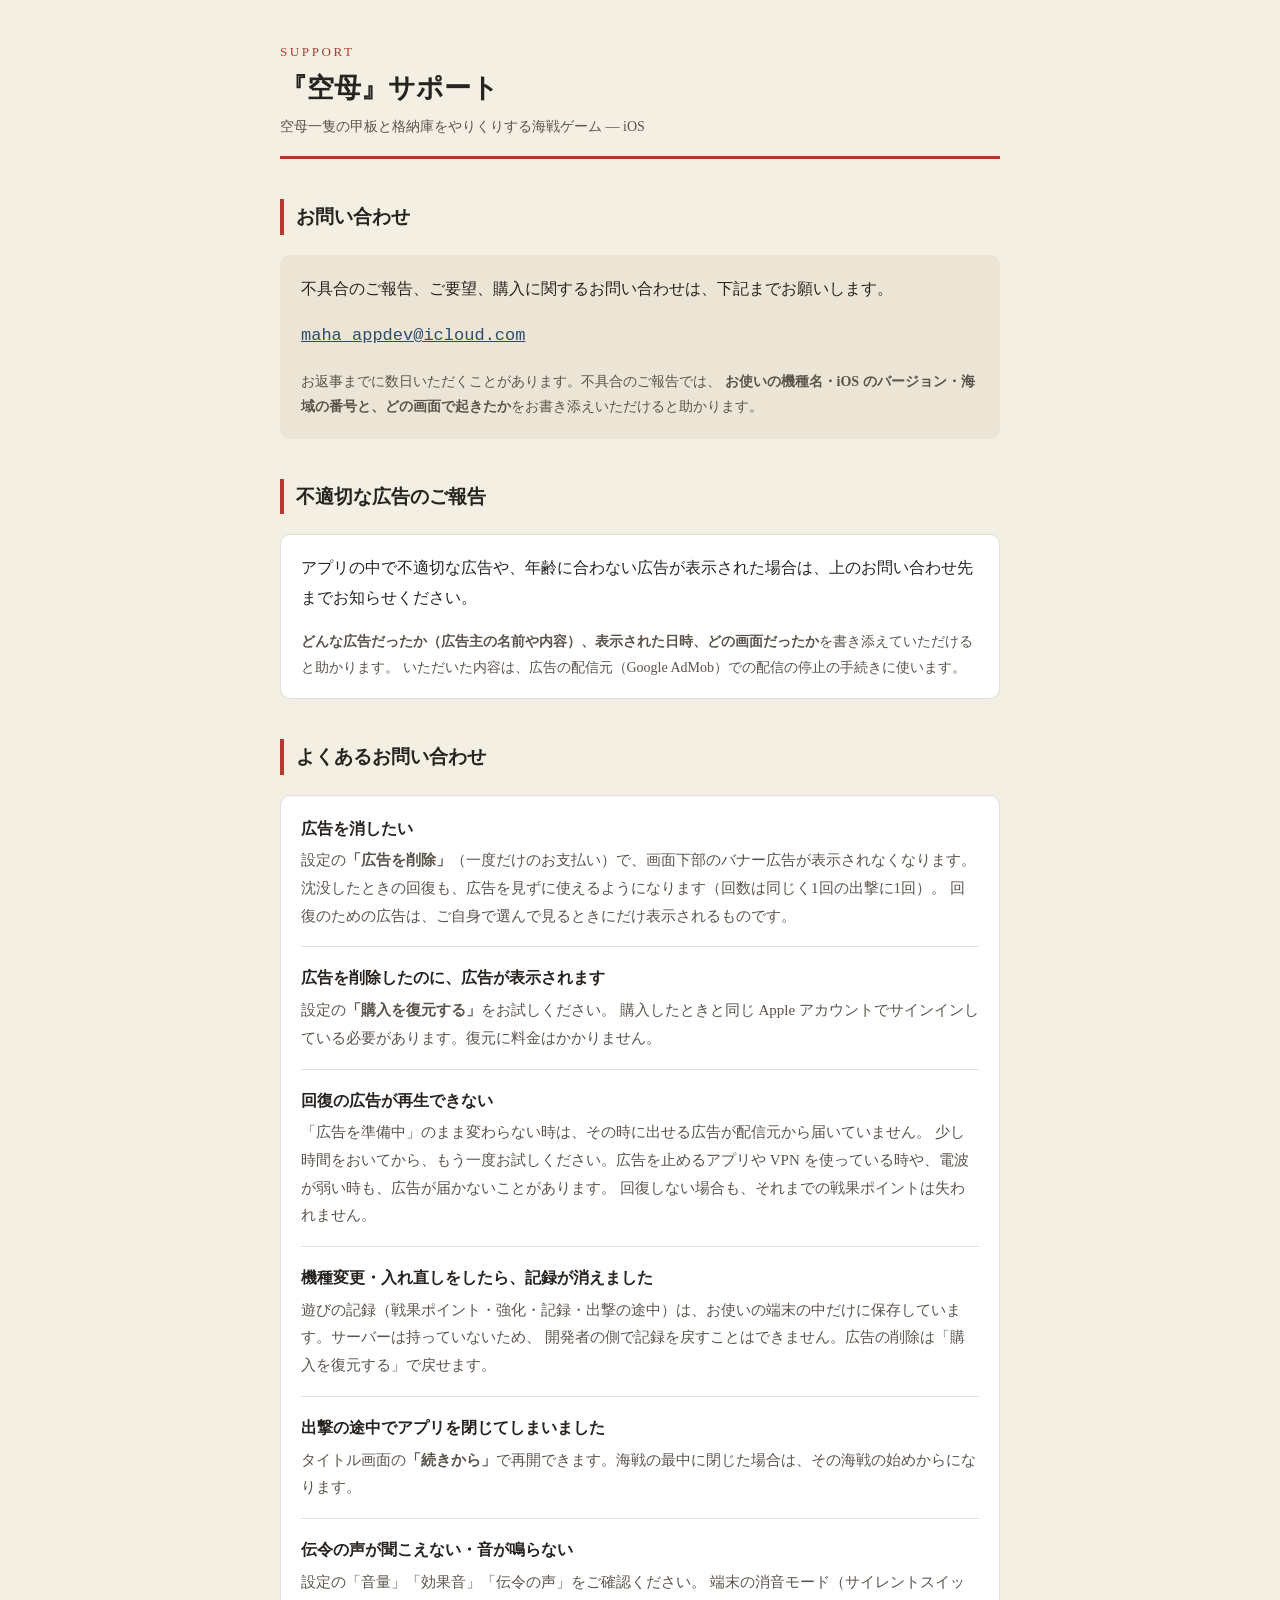
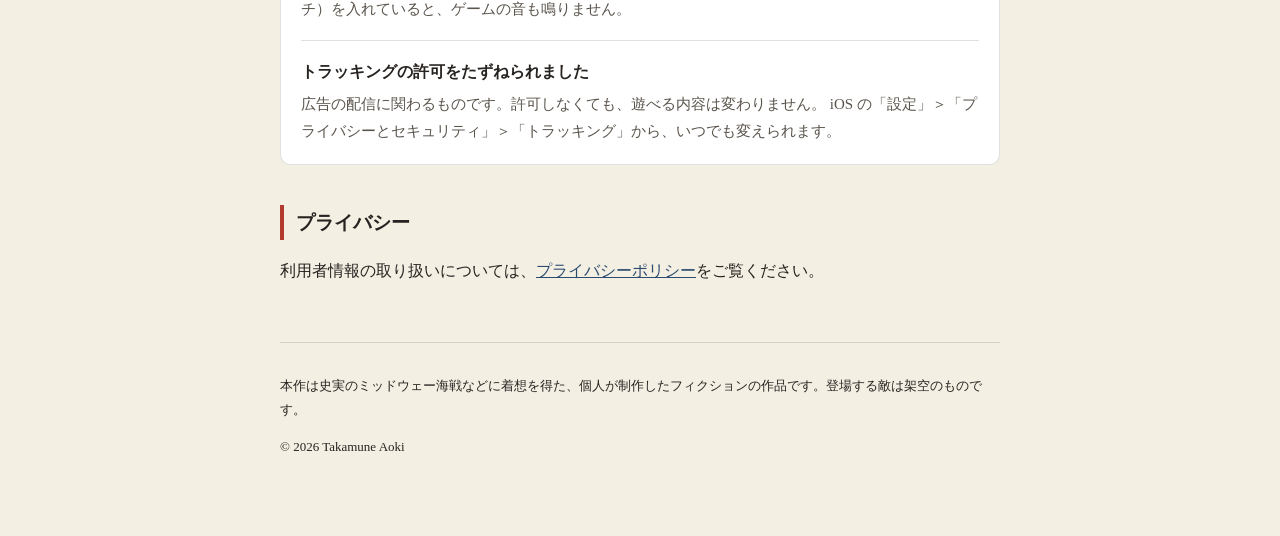
==== kuubo/index.html @ e9cb9863 "空母のサポートとプライバシーポリシーの下書き（公開前。オーナーの確認待ち。題名は仮題） Co-Authored-By: Claude Opus 5.5 <noreply@anthropic.com> " ====
<!doctype html>
<html lang="ja">
<head>
<meta charset="utf-8">
<meta name="viewport" content="width=device-width, initial-scale=1">
<!-- 下書き（公開前。オーナーの確認待ち）。題名は未定のため『空母』（仮題）で書いている。決まったら差し替える -->
<title>空母 サポート</title>
<meta name="description" content="iOS アプリ『空母』のサポート窓口。">
<link rel="stylesheet" href="../style.css">
</head>
<body>
<div class="wrap">

<header>
  <p class="kicker">SUPPORT</p>
  <h1>『空母』サポート</h1>
  <p>空母一隻の甲板と格納庫をやりくりする海戦ゲーム — iOS</p>
</header>

<h2>お問い合わせ</h2>

<div class="card contact">
  <p>不具合のご報告、ご要望、購入に関するお問い合わせは、下記までお願いします。</p>
  <p class="addr"><a href="mailto:maha_appdev@icloud.com">maha_appdev@icloud.com</a></p>
  <p class="soft">お返事までに数日いただくことがあります。不具合のご報告では、
  <strong>お使いの機種名・iOS のバージョン・海域の番号と、どの画面で起きたか</strong>をお書き添えいただけると助かります。</p>
</div>

<h2 id="report-ad">不適切な広告のご報告</h2>

<div class="card">
  <p>アプリの中で不適切な広告や、年齢に合わない広告が表示された場合は、上のお問い合わせ先までお知らせください。</p>
  <p class="soft"><strong>どんな広告だったか（広告主の名前や内容）、表示された日時、どの画面だったか</strong>を書き添えていただけると助かります。
  いただいた内容は、広告の配信元（Google AdMob）での配信の停止の手続きに使います。</p>
</div>

<h2 id="faq">よくあるお問い合わせ</h2>

<div class="card">
  <div class="qa">
    <p class="q">広告を消したい</p>
    <p class="a">設定の<strong>「広告を削除」</strong>（一度だけのお支払い）で、画面下部のバナー広告が表示されなくなります。
    沈没したときの回復も、広告を見ずに使えるようになります（回数は同じく1回の出撃に1回）。
    回復のための広告は、ご自身で選んで見るときにだけ表示されるものです。</p>
  </div>
  <div class="qa">
    <p class="q">広告を削除したのに、広告が表示されます</p>
    <p class="a">設定の<strong>「購入を復元する」</strong>をお試しください。
    購入したときと同じ Apple アカウントでサインインしている必要があります。復元に料金はかかりません。</p>
  </div>
  <div class="qa">
    <p class="q">回復の広告が再生できない</p>
    <p class="a">「広告を準備中」のまま変わらない時は、その時に出せる広告が配信元から届いていません。
    少し時間をおいてから、もう一度お試しください。広告を止めるアプリや VPN を使っている時や、電波が弱い時も、広告が届かないことがあります。
    回復しない場合も、それまでの戦果ポイントは失われません。</p>
  </div>
  <div class="qa">
    <p class="q">機種変更・入れ直しをしたら、記録が消えました</p>
    <p class="a">遊びの記録（戦果ポイント・強化・記録・出撃の途中）は、お使いの端末の中だけに保存しています。サーバーは持っていないため、
    開発者の側で記録を戻すことはできません。広告の削除は「購入を復元する」で戻せます。</p>
  </div>
  <div class="qa">
    <p class="q">出撃の途中でアプリを閉じてしまいました</p>
    <p class="a">タイトル画面の<strong>「続きから」</strong>で再開できます。海戦の最中に閉じた場合は、その海戦の始めからになります。</p>
  </div>
  <div class="qa">
    <p class="q">伝令の声が聞こえない・音が鳴らない</p>
    <p class="a">設定の「音量」「効果音」「伝令の声」をご確認ください。
    端末の消音モード（サイレントスイッチ）を入れていると、ゲームの音も鳴りません。</p>
  </div>
  <div class="qa">
    <p class="q">トラッキングの許可をたずねられました</p>
    <p class="a">広告の配信に関わるものです。許可しなくても、遊べる内容は変わりません。
    iOS の「設定」＞「プライバシーとセキュリティ」＞「トラッキング」から、いつでも変えられます。</p>
  </div>
</div>

<h2>プライバシー</h2>
<p>利用者情報の取り扱いについては、<a href="privacy.html">プライバシーポリシー</a>をご覧ください。</p>

<footer>
  <p>本作は史実のミッドウェー海戦などに着想を得た、個人が制作したフィクションの作品です。登場する敵は架空のものです。</p>
  <p>© 2026 Takamune Aoki</p>
</footer>

</div>
</body>
</html>
---- style.css ----
/* 誠士録 サポート・プライバシーポリシー共通様式。
   アプリ本体(Seishiroku/Support/Theme.swift)の色に合わせてある。 */
:root {
  --washi: #F4EFE3;
  --washi-deep: #ECE5D5;
  --sumi: #272320;
  --sumi-soft: #5A544C;
  --shu: #B23A2F;
  --ai: #2B4B6F;
  --line: rgba(39, 35, 30, 0.14);
}
* { box-sizing: border-box; }
html { -webkit-text-size-adjust: 100%; }
body {
  margin: 0; padding: 0 20px 64px;
  background: var(--washi); color: var(--sumi);
  font-family: 'Hiragino Mincho ProN', 'Yu Mincho', serif;
  line-height: 1.85; font-size: 16px;
}
.wrap { max-width: 720px; margin: 0 auto; }

header { border-bottom: 3px solid var(--shu); padding: 40px 0 16px; margin-bottom: 28px; }
header .kicker { font-size: 13px; letter-spacing: 0.2em; color: var(--shu); margin: 0 0 6px; }
header h1 { margin: 0; font-size: 27px; line-height: 1.35; }
header p { margin: 8px 0 0; font-size: 14px; color: var(--sumi-soft); }

h2 {
  font-size: 19px; margin: 40px 0 12px; padding-left: 12px;
  border-left: 4px solid var(--shu);
}
h3 { font-size: 16px; margin: 26px 0 8px; }
p, li { color: var(--sumi); }
ul { padding-left: 1.3em; }
li { margin-bottom: 6px; }
a { color: var(--ai); }
.store { display: inline-block; margin-top: 8px; padding: 10px 18px; border-radius: 8px; background: var(--ai); color: #fff; text-decoration: none; font-weight: 700; }
.store:hover { opacity: .9; }
small, .soft { color: var(--sumi-soft); font-size: 14px; }

.card {
  background: #fff; border: 1px solid var(--line); border-radius: 10px;
  padding: 18px 20px; margin: 20px 0;
}
.card p:first-child { margin-top: 0; }
.card p:last-child { margin-bottom: 0; }

.contact { background: var(--washi-deep); border-color: transparent; }
.contact .addr {
  font-family: ui-monospace, 'SF Mono', Menlo, monospace;
  font-size: 17px; word-break: break-all;
}

.qa { border-top: 1px solid var(--line); padding-top: 16px; margin-top: 16px; }
.qa:first-of-type { border-top: 0; padding-top: 0; margin-top: 0; }
.qa .q { font-weight: 700; margin: 0 0 4px; }
.qa .a { margin: 0; color: var(--sumi-soft); font-size: 15px; }

nav.crumbs { margin: 32px 0 0; font-size: 14px; }
footer {
  margin-top: 56px; padding-top: 18px; border-top: 1px solid var(--line);
  font-size: 13px; color: var(--sumi-soft);
}

@media (prefers-color-scheme: dark) {
  :root {
    --washi: #1A1815; --washi-deep: #232019; --sumi: #EDE7DA;
    --sumi-soft: #A49C90; --line: rgba(237, 231, 218, 0.16);
  }
  .card { background: #232019; }
  a { color: #7FAFD4; }
}
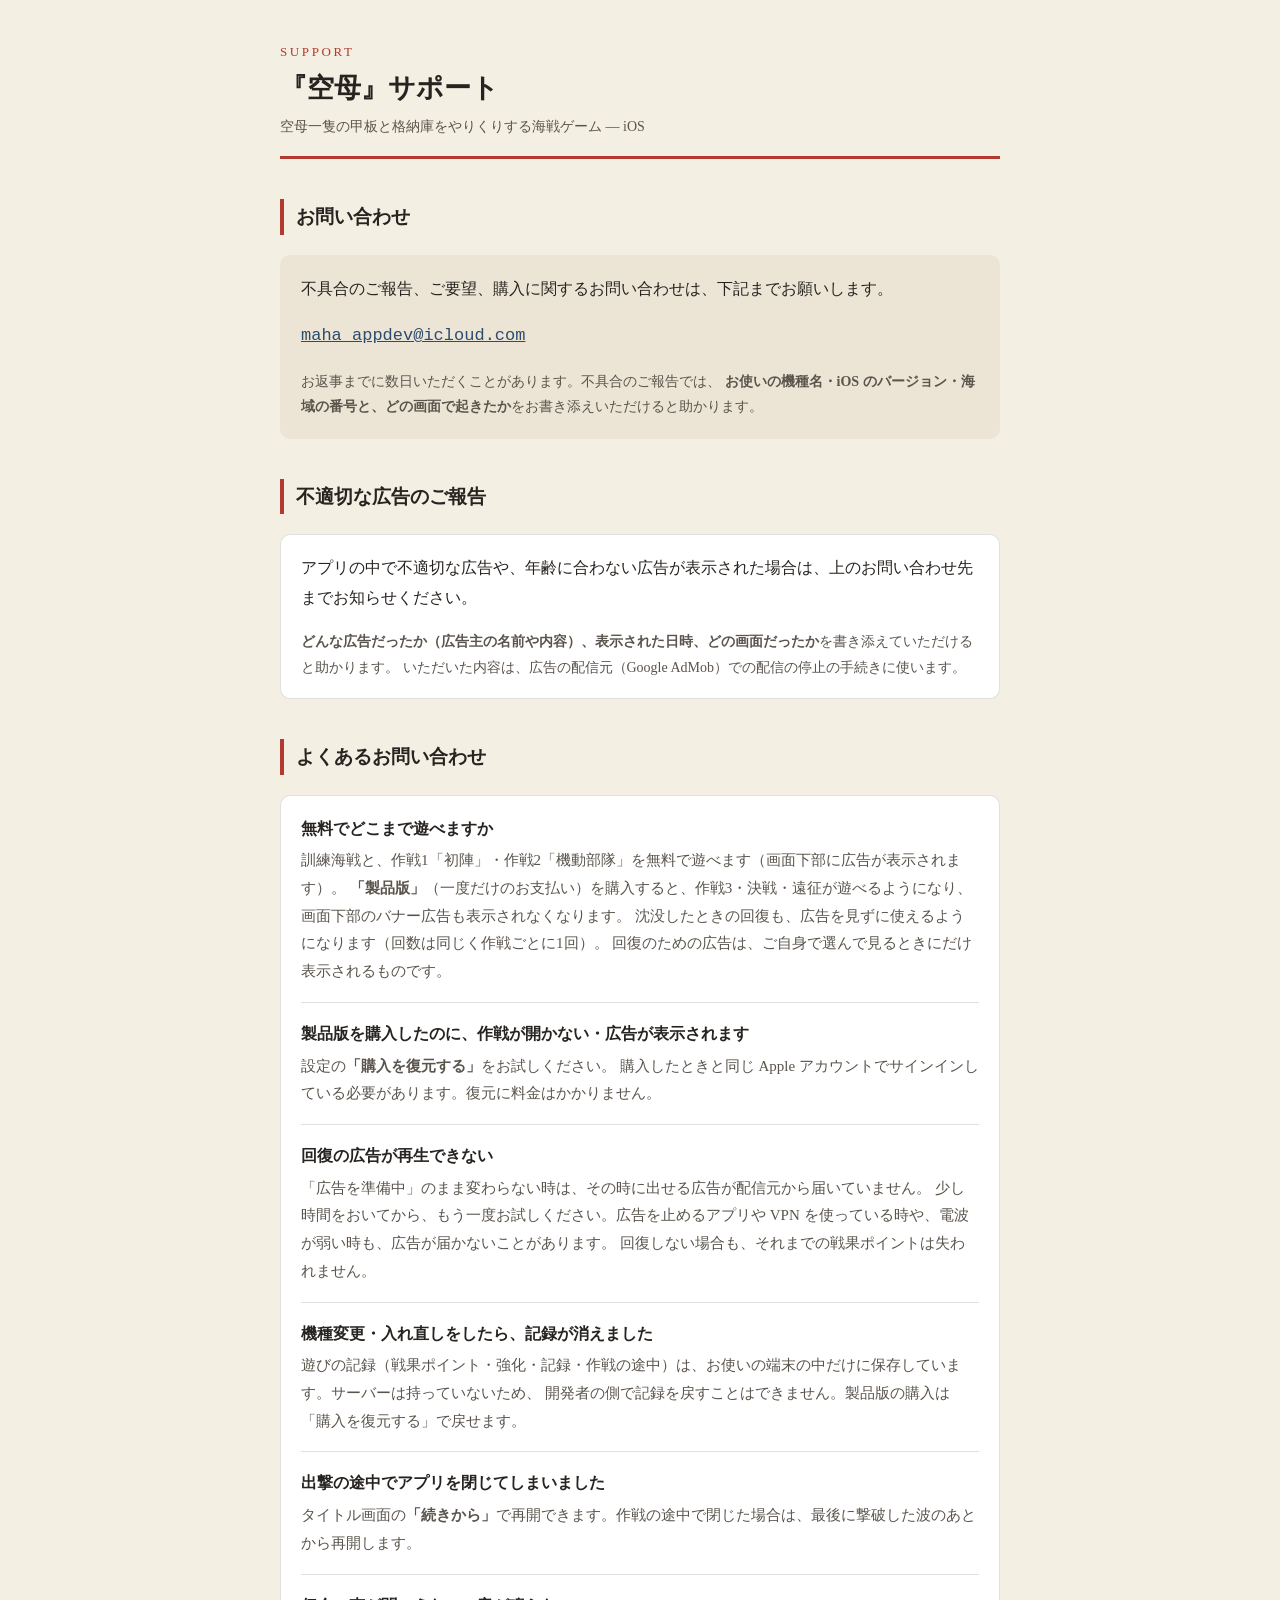
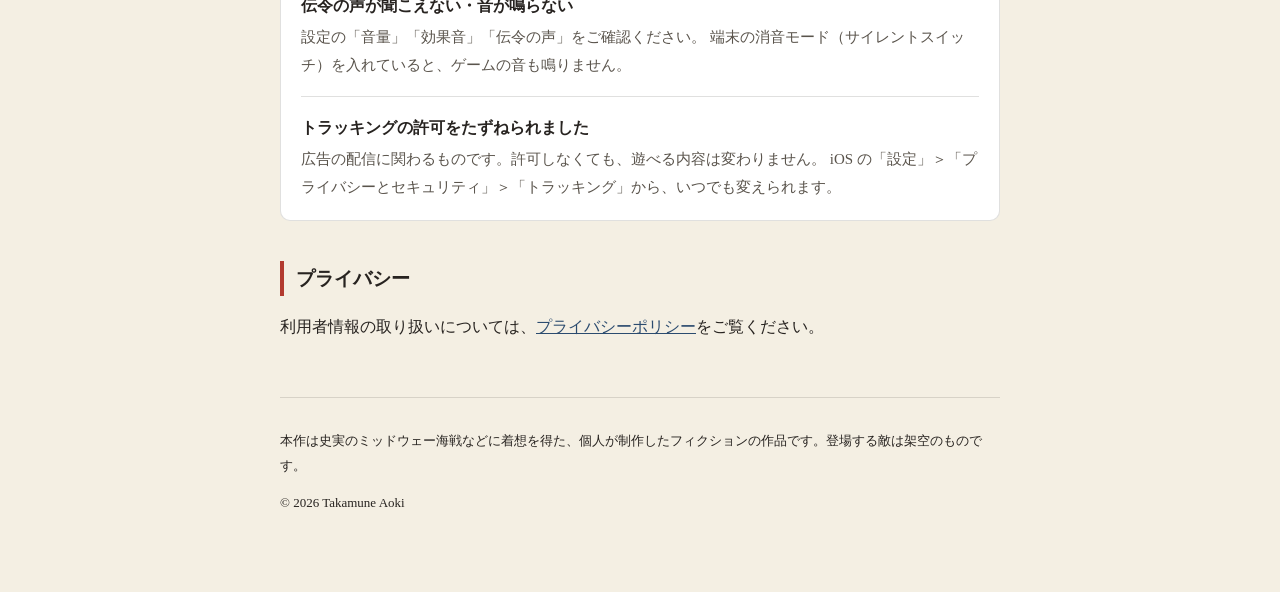
==== commit fd809f61: "空母のサポートとプライバシーポリシー：広告削除を製品版に（無料は作戦2まで） Co-Authored-By: Claude Opus 5.5 <noreply@anthropic.com> Claud" ====
--- a/kuubo/index.html
+++ b/kuubo/index.html
@@ -38,13 +38,14 @@
 
 <div class="card">
   <div class="qa">
-    <p class="q">広告を消したい</p>
-    <p class="a">設定の<strong>「広告を削除」</strong>（一度だけのお支払い）で、画面下部のバナー広告が表示されなくなります。
-    沈没したときの回復も、広告を見ずに使えるようになります（回数は同じく1回の出撃に1回）。
+    <p class="q">無料でどこまで遊べますか</p>
+    <p class="a">訓練海戦と、作戦1「初陣」・作戦2「機動部隊」を無料で遊べます（画面下部に広告が表示されます）。
+    <strong>「製品版」</strong>（一度だけのお支払い）を購入すると、作戦3・決戦・遠征が遊べるようになり、画面下部のバナー広告も表示されなくなります。
+    沈没したときの回復も、広告を見ずに使えるようになります（回数は同じく作戦ごとに1回）。
     回復のための広告は、ご自身で選んで見るときにだけ表示されるものです。</p>
   </div>
   <div class="qa">
-    <p class="q">広告を削除したのに、広告が表示されます</p>
+    <p class="q">製品版を購入したのに、作戦が開かない・広告が表示されます</p>
     <p class="a">設定の<strong>「購入を復元する」</strong>をお試しください。
     購入したときと同じ Apple アカウントでサインインしている必要があります。復元に料金はかかりません。</p>
   </div>
@@ -56,12 +57,12 @@
   </div>
   <div class="qa">
     <p class="q">機種変更・入れ直しをしたら、記録が消えました</p>
-    <p class="a">遊びの記録（戦果ポイント・強化・記録・出撃の途中）は、お使いの端末の中だけに保存しています。サーバーは持っていないため、
-    開発者の側で記録を戻すことはできません。広告の削除は「購入を復元する」で戻せます。</p>
+    <p class="a">遊びの記録（戦果ポイント・強化・記録・作戦の途中）は、お使いの端末の中だけに保存しています。サーバーは持っていないため、
+    開発者の側で記録を戻すことはできません。製品版の購入は「購入を復元する」で戻せます。</p>
   </div>
   <div class="qa">
     <p class="q">出撃の途中でアプリを閉じてしまいました</p>
-    <p class="a">タイトル画面の<strong>「続きから」</strong>で再開できます。海戦の最中に閉じた場合は、その海戦の始めからになります。</p>
+    <p class="a">タイトル画面の<strong>「続きから」</strong>で再開できます。作戦の途中で閉じた場合は、最後に撃破した波のあとから再開します。</p>
   </div>
   <div class="qa">
     <p class="q">伝令の声が聞こえない・音が鳴らない</p>
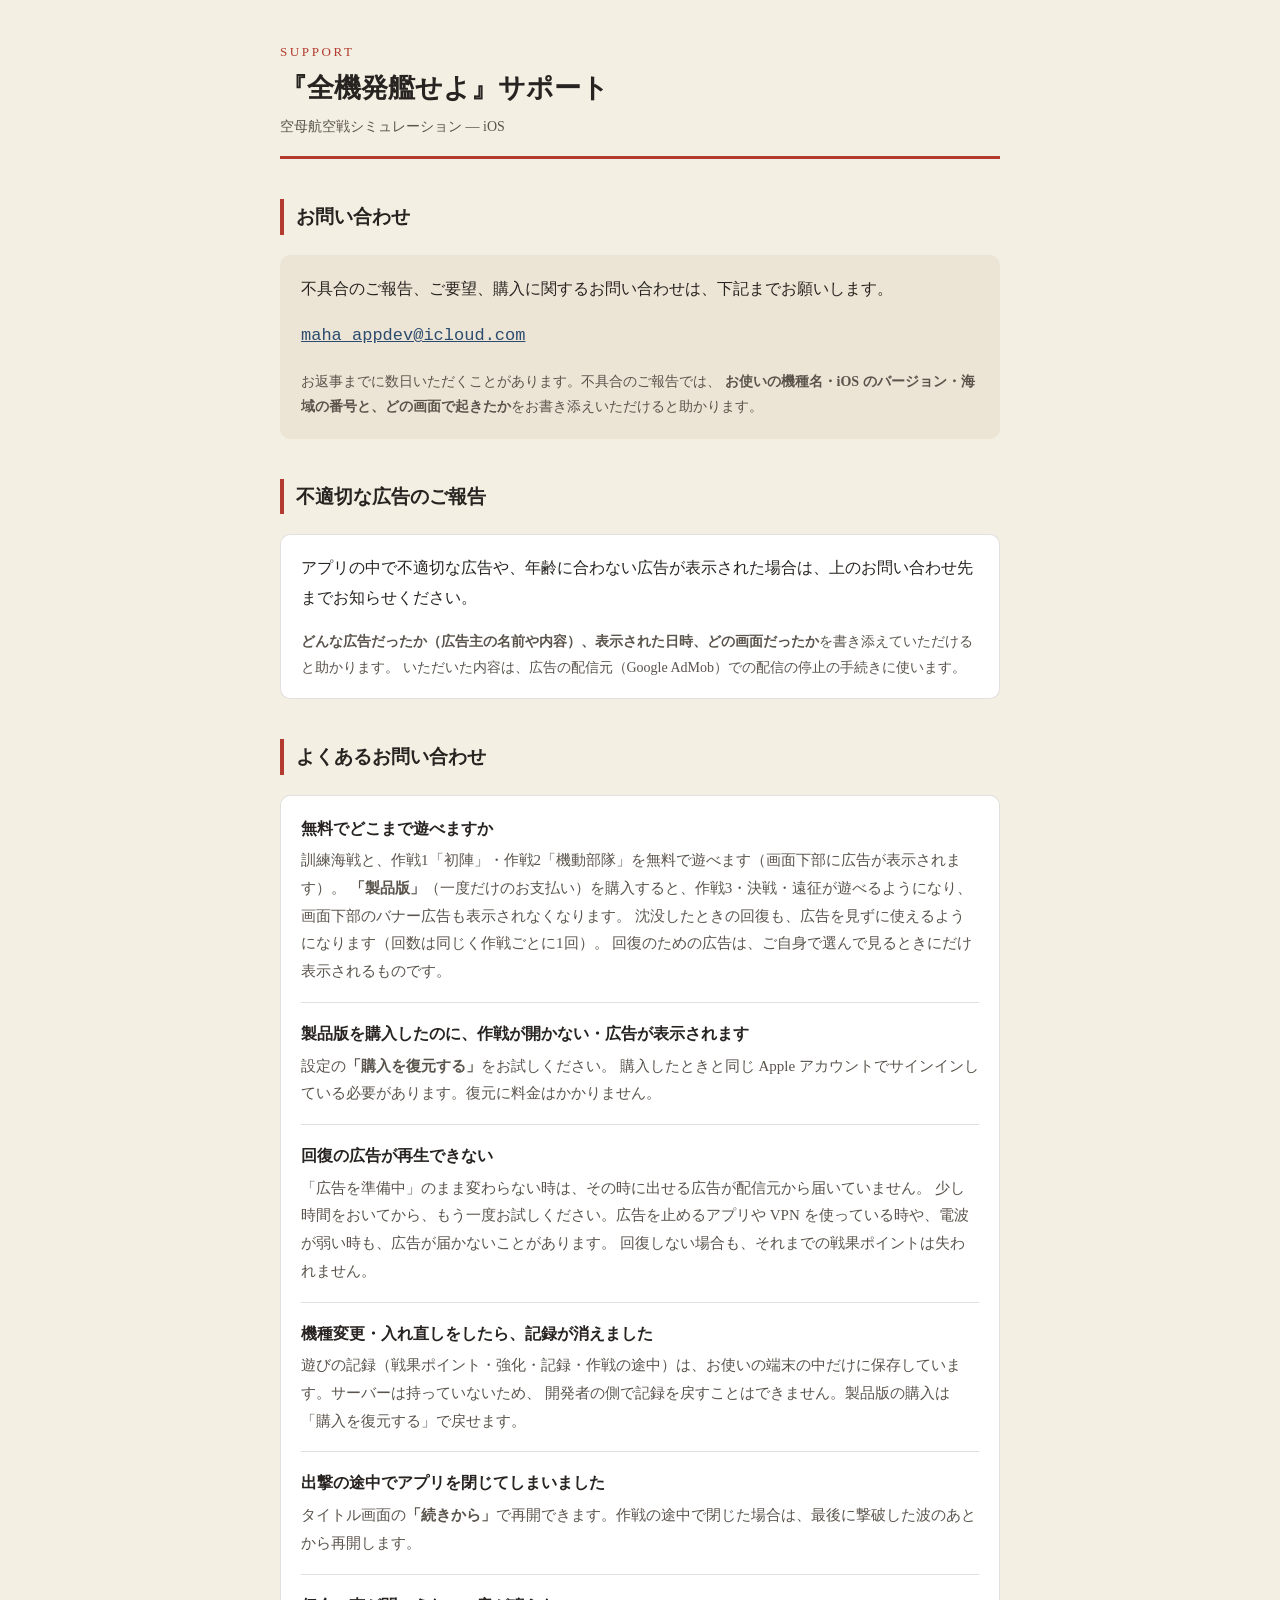
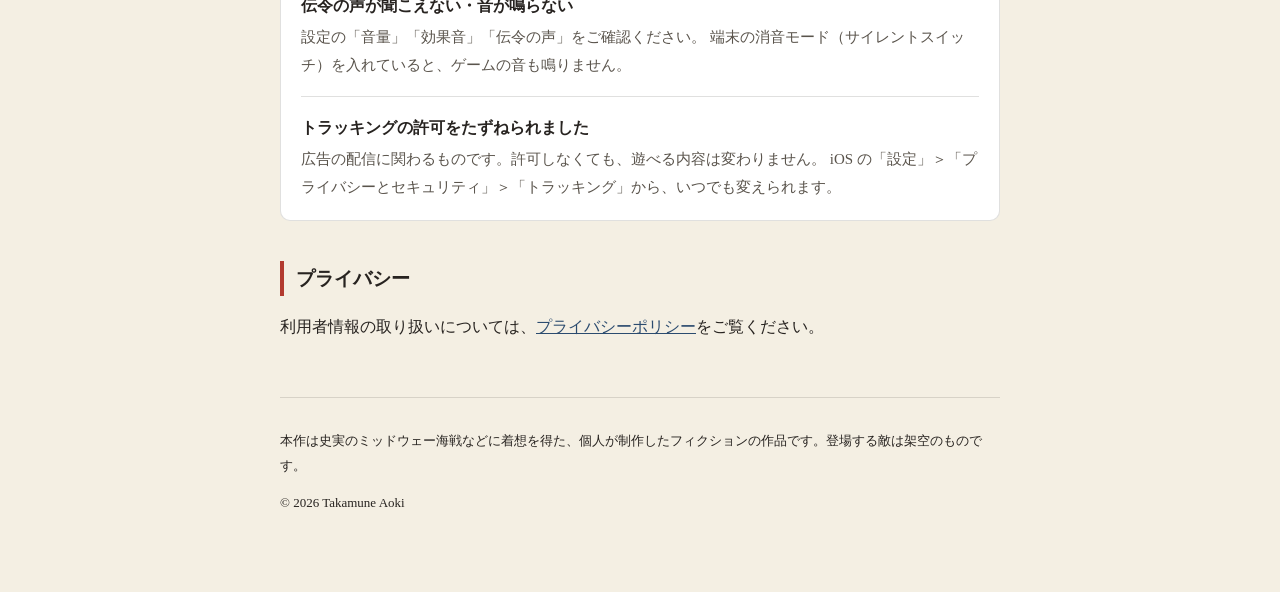
==== commit dcac5ea2: "全機発艦せよ：サポートとプライバシーポリシーの題名を差し替え（下書き） Co-Authored-By: Claude Opus 5.5 <noreply@anthropic.com> Claude-S" ====
--- a/kuubo/index.html
+++ b/kuubo/index.html
@@ -3,9 +3,9 @@
 <head>
 <meta charset="utf-8">
 <meta name="viewport" content="width=device-width, initial-scale=1">
-<!-- 下書き（公開前。オーナーの確認待ち）。題名は未定のため『空母』（仮題）で書いている。決まったら差し替える -->
-<title>空母 サポート</title>
-<meta name="description" content="iOS アプリ『空母』のサポート窓口。">
+<!-- 下書き（公開前。オーナーの確認待ち） -->
+<title>全機発艦せよ サポート</title>
+<meta name="description" content="iOS アプリ『全機発艦せよ』のサポート窓口。">
 <link rel="stylesheet" href="../style.css">
 </head>
 <body>
@@ -13,8 +13,8 @@
 
 <header>
   <p class="kicker">SUPPORT</p>
-  <h1>『空母』サポート</h1>
-  <p>空母一隻の甲板と格納庫をやりくりする海戦ゲーム — iOS</p>
+  <h1>『全機発艦せよ』サポート</h1>
+  <p>空母航空戦シミュレーション — iOS</p>
 </header>
 
 <h2>お問い合わせ</h2>
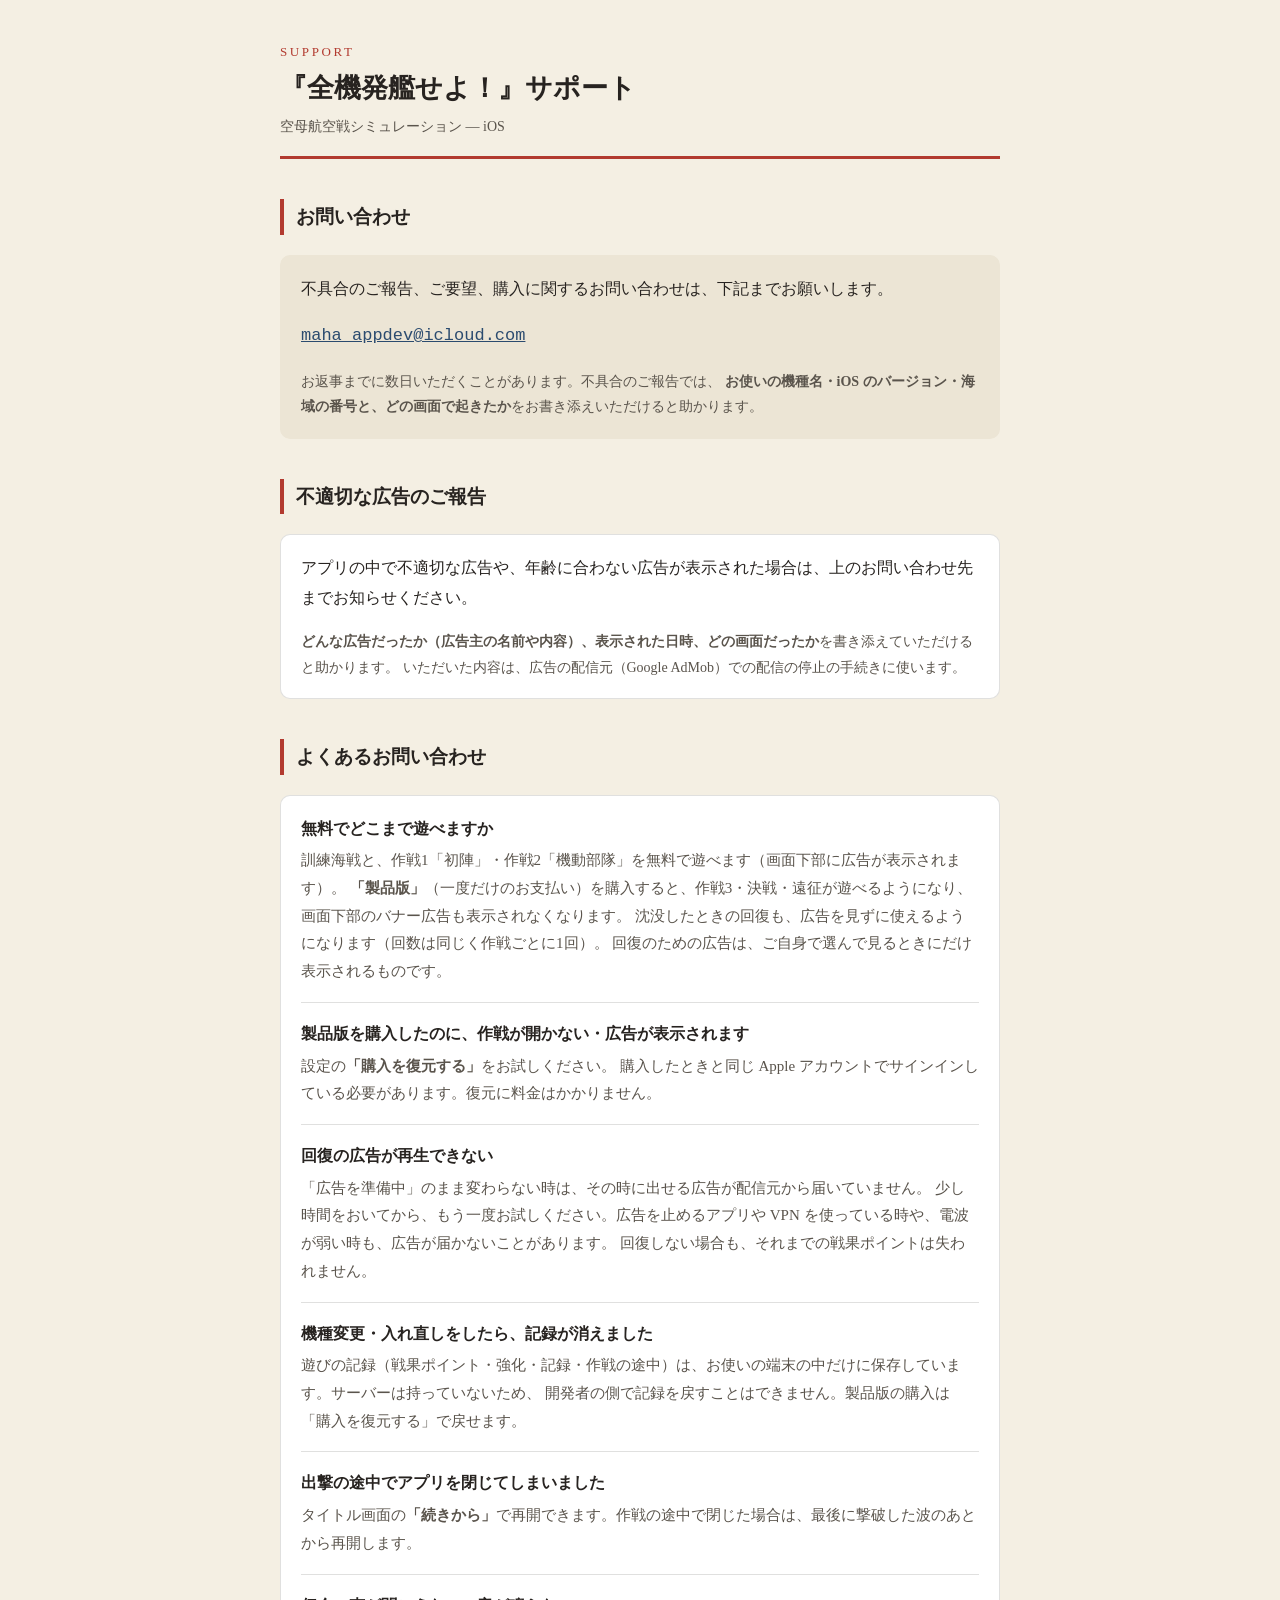
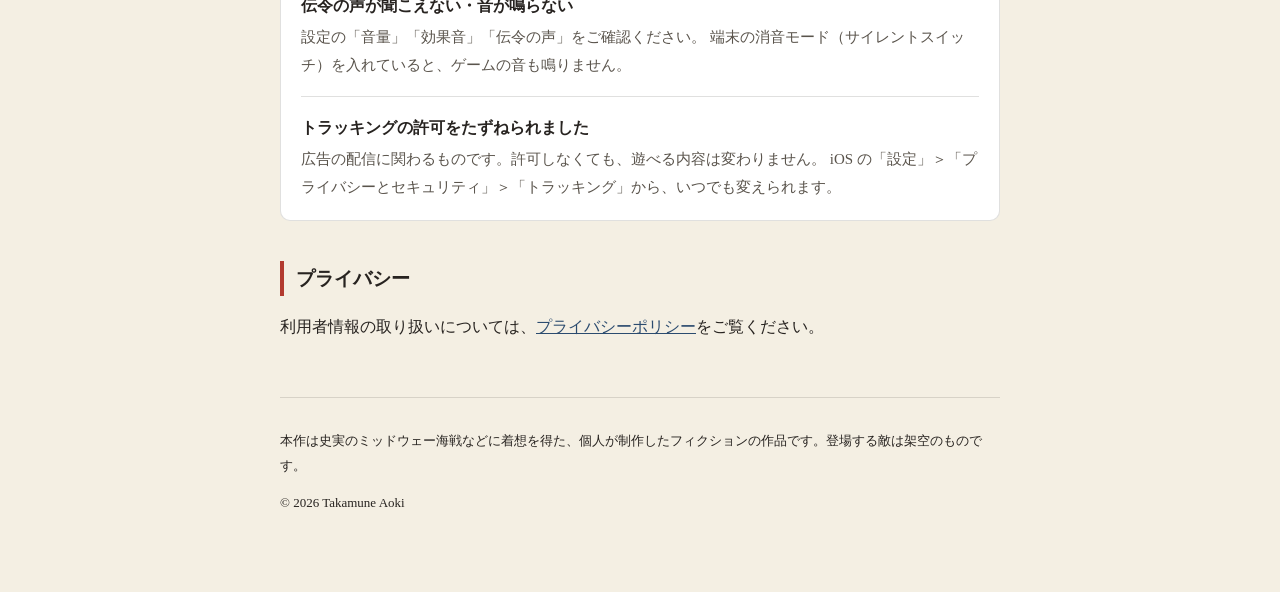
==== commit 982bf142: "全機発艦せよ！：題名に「！」 Co-Authored-By: Claude Opus 5.5 <noreply@anthropic.com> Claude-Session: https://claud" ====
--- a/kuubo/index.html
+++ b/kuubo/index.html
@@ -4,8 +4,8 @@
 <meta charset="utf-8">
 <meta name="viewport" content="width=device-width, initial-scale=1">
 <!-- 下書き（公開前。オーナーの確認待ち） -->
-<title>全機発艦せよ サポート</title>
-<meta name="description" content="iOS アプリ『全機発艦せよ』のサポート窓口。">
+<title>全機発艦せよ！ サポート</title>
+<meta name="description" content="iOS アプリ『全機発艦せよ！』のサポート窓口。">
 <link rel="stylesheet" href="../style.css">
 </head>
 <body>
@@ -13,7 +13,7 @@
 
 <header>
   <p class="kicker">SUPPORT</p>
-  <h1>『全機発艦せよ』サポート</h1>
+  <h1>『全機発艦せよ！』サポート</h1>
   <p>空母航空戦シミュレーション — iOS</p>
 </header>
 
